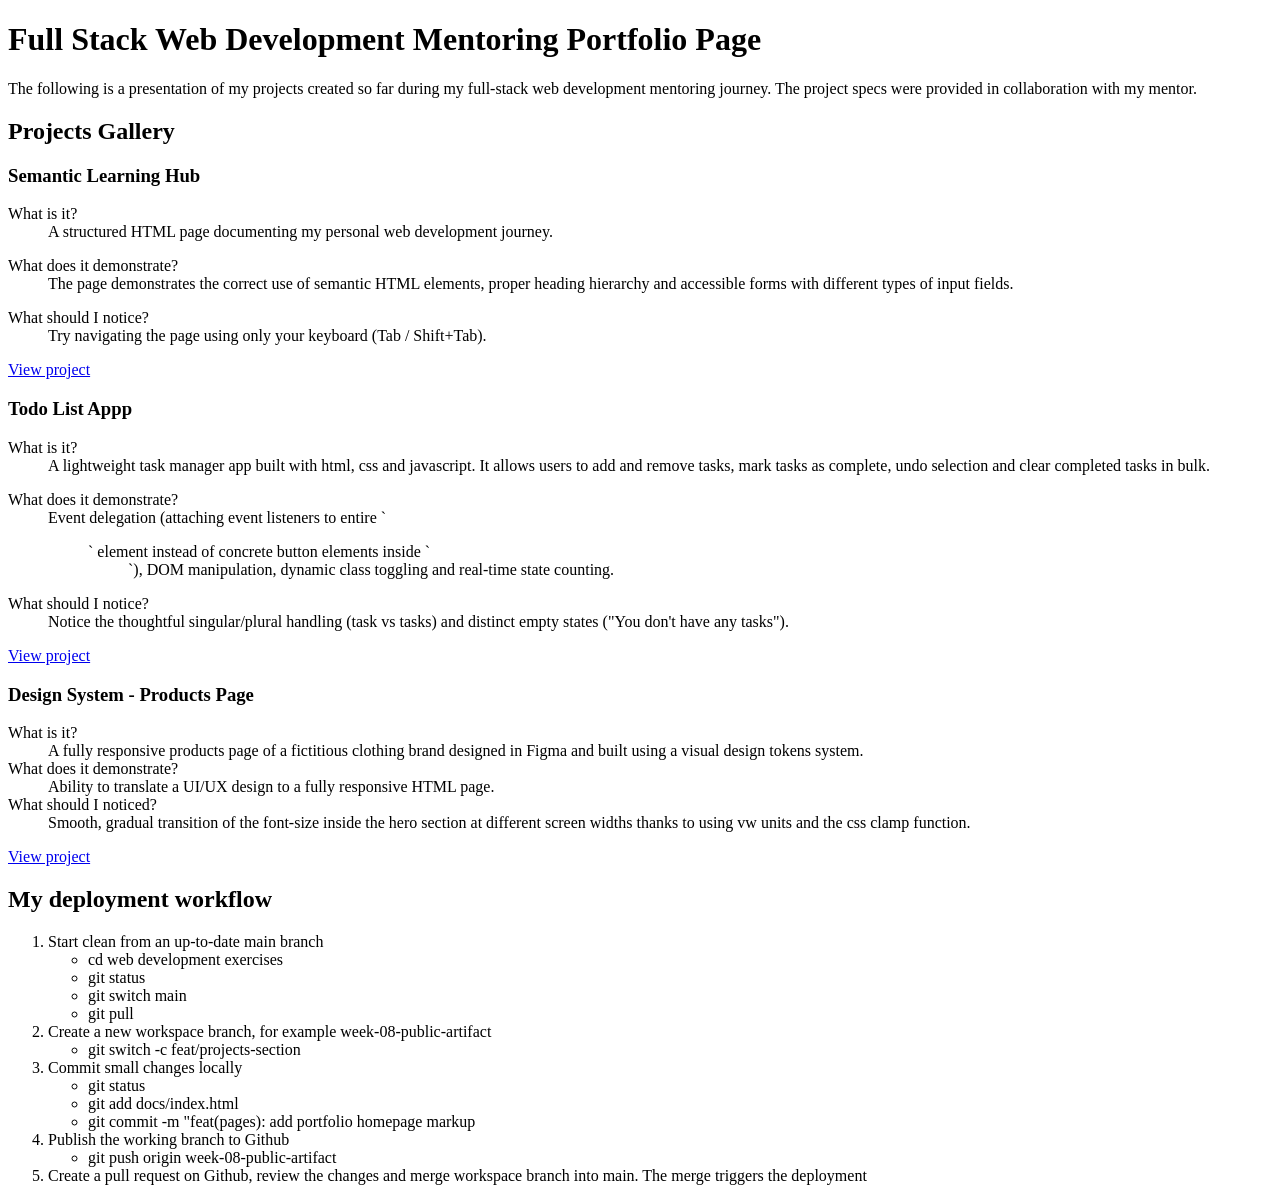
==== docs/index.html @ 4f900c0c "feat(pages): add process section to the portfolio homepage markup" ====
<!DOCTYPE html>
<html lang="en">
<head>
    <meta charset="UTF-8">
    <meta name="viewport" content="width=device-width, initial-scale=1.0">
    <title>Full Stack Web Development Portfolio Page</title>
    <link rel="stylesheet" href="assets/css/styles.css">
</head>
<body>
    <h1>Full Stack Web Development Mentoring Portfolio Page</h1>
    <p class="intro">The following is a presentation of my projects created so far during my full-stack web development mentoring journey. The project specs were provided in collaboration with my mentor.</p>

    <section id="projects">
        <h2>Projects Gallery</h2>
        <div class="projects-grid">

            <!-- Project 1 - Semantic Learning Hub -->
            <article class="project-card">
                <h3>Semantic Learning Hub</h3>
                <dl>
                    <dt>What is it?</dt>
                    <dd>A structured HTML page documenting my personal web development journey.</dd>
                </dl>
                <dl>
                    <dt>What does it demonstrate?</dt>
                    <dd>The page demonstrates the correct use of semantic HTML elements, proper heading hierarchy and accessible forms with different types of input fields.</dd>
                </dl>
                <dl>
                    <dt>What should I notice?</dt>
                    <dd>Try navigating the page using only your keyboard (Tab / Shift+Tab).</dd>
                </dl>
                <a href="projects/semantic-learning-hub/index.html" aria-label="View project: Semantic Learning Hub">View project</a>
            </article>

            <!-- Project 2 - Todo List App -->
             <article class="project-card">
                <h3>Todo List Appp</h3>

                <dl>
                    <dt>What is it?</dt>
                    <dd>A lightweight task manager app built with html, css and javascript. It allows users to add and remove tasks, mark tasks as complete, undo selection and clear completed tasks in bulk.</dd>
                </dl>

                <dl>
                    <dt>What does it demonstrate?</dt>
                    <dd>Event delegation (attaching event listeners to entire `<ul>` element instead of concrete button elements inside `<ul>`), DOM manipulation, dynamic class toggling and real-time state counting.</dd>
                </dl>
                
                <dl>
                    <dt>What should I notice?</dt>
                    <dd>Notice the thoughtful singular/plural handling (task vs tasks) and distinct empty states ("You don't have any tasks").</dd>
                </dl>
                <a href="projects/semantic-learning-hub/index.html" aria-label="View project: Todo List App">View project</a>
            </article>

            <!-- Project 3 - Design System -->
             <article class="project-card">
                <h3>Design System - Products Page</h3>
                <dl>
                    <dt>What is it?</dt>
                    <dd>A fully responsive products page of a fictitious clothing brand designed in Figma and built using a visual design tokens system.</dd>

                    <dt>What does it demonstrate?</dt>
                    <dd>Ability to translate a UI/UX design to a fully responsive HTML page.</dd>

                    <dt>What should I noticed?</dt>
                    <dd>Smooth, gradual transition of the font-size inside the hero section at different screen widths thanks to using vw units and the css clamp function.</dd>
                </dl>
                <a href="projects/semantic-learning-hub/index.html">View project</a>
            </article>
        </div>
    </section>

    <section id="process">
        <h2>My deployment workflow</h2>
        <ol>
            <li>Start clean from an up-to-date main branch</li>
            <ul>
                <li>cd web development exercises</li>
                <li>git status</li>
                <li>git switch main</li>
                <li>git pull</li>
            </ul>
            <li>Create a new workspace branch, for example week-08-public-artifact</li>
            <ul>
                <li>git switch -c feat/projects-section</li>
            </ul>
            <li>Commit small changes locally</li>
            <ul>
                <li>git status</li>
                <li>git add docs/index.html</li>
                <li>git commit -m "feat(pages): add portfolio homepage markup</li>
            </ul>
            <li>Publish the working branch to Github</li>
            <ul>
                <li>git push origin week-08-public-artifact</li>
            </ul>
            <li>Create a pull request on Github, review the changes and merge workspace branch into main. The merge triggers the deployment</li>
        </ol>
    </section>

    <section id="notes">

    </section>

    <footer>

    </footer>
</body>
</html>
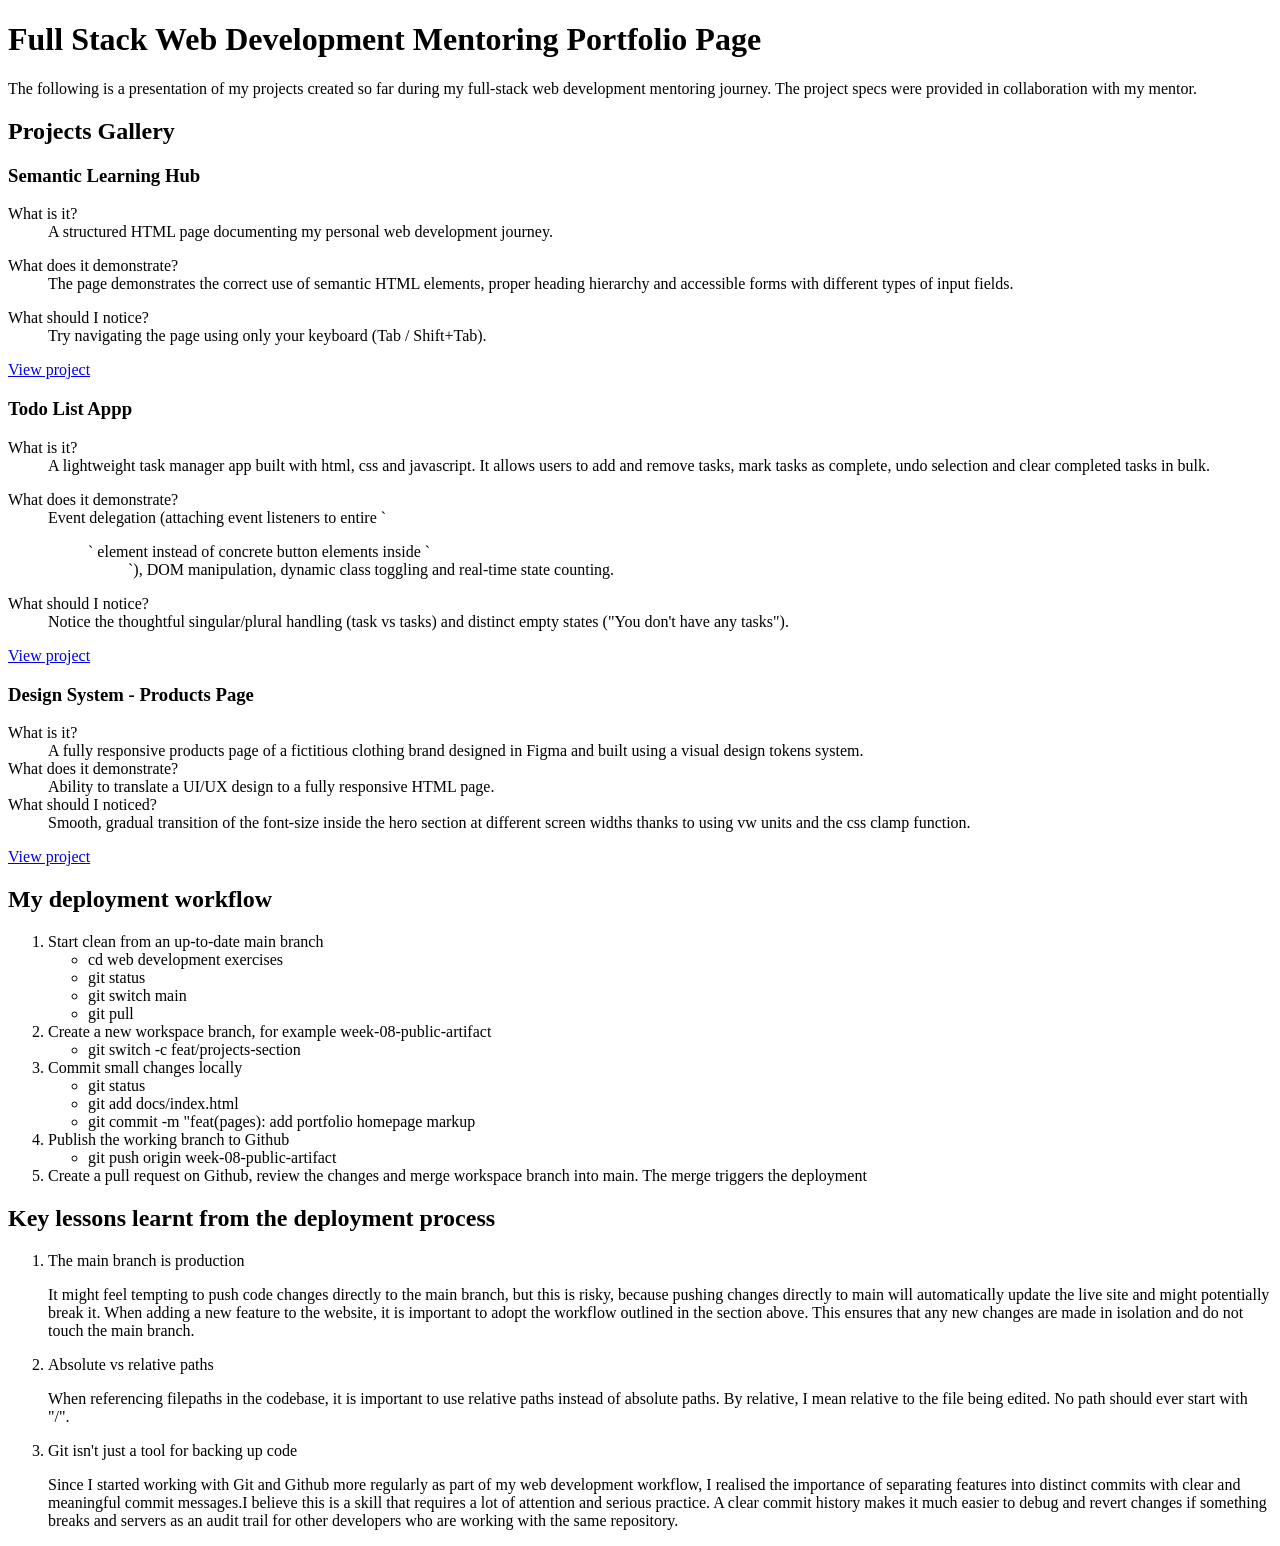
==== commit 59c489c1: "feat(pages): add a notes section markup with 3 key lessons learnt from publishing" ====
--- a/docs/index.html
+++ b/docs/index.html
@@ -100,11 +100,23 @@
     </section>
 
     <section id="notes">
+        <h2>Key lessons learnt from the deployment process</h2>
 
+        <ol>
+            <li>The main branch is production</li>
+            <p>It might feel tempting to push code changes directly to the main branch, but this is risky, because pushing changes directly to main will automatically update the live site and might potentially break it. When adding a new feature to the website, it is important to adopt the workflow outlined in the section above. This ensures that any new changes are made in isolation and do not touch the main branch.</p>
+
+            <li>Absolute vs relative paths</li>
+            <p>When referencing filepaths in the codebase, it is important to use relative paths instead of absolute paths. By relative, I mean relative to the file being edited. No path should ever start with "/". </p>
+
+            <li>Git isn't just a tool for backing up code</li>
+            <p>Since I started working with Git and Github more regularly as part of my web development workflow, I realised the importance of separating features into distinct commits with clear and meaningful commit messages.I believe this is a skill that requires a lot of attention and serious practice. A clear commit history makes it much easier to debug and revert changes if something breaks and servers as an audit trail for other developers who are working with the same repository.</p>
+
+        </ol>
     </section>
 
     <footer>
-
+        
     </footer>
 </body>
 </html>
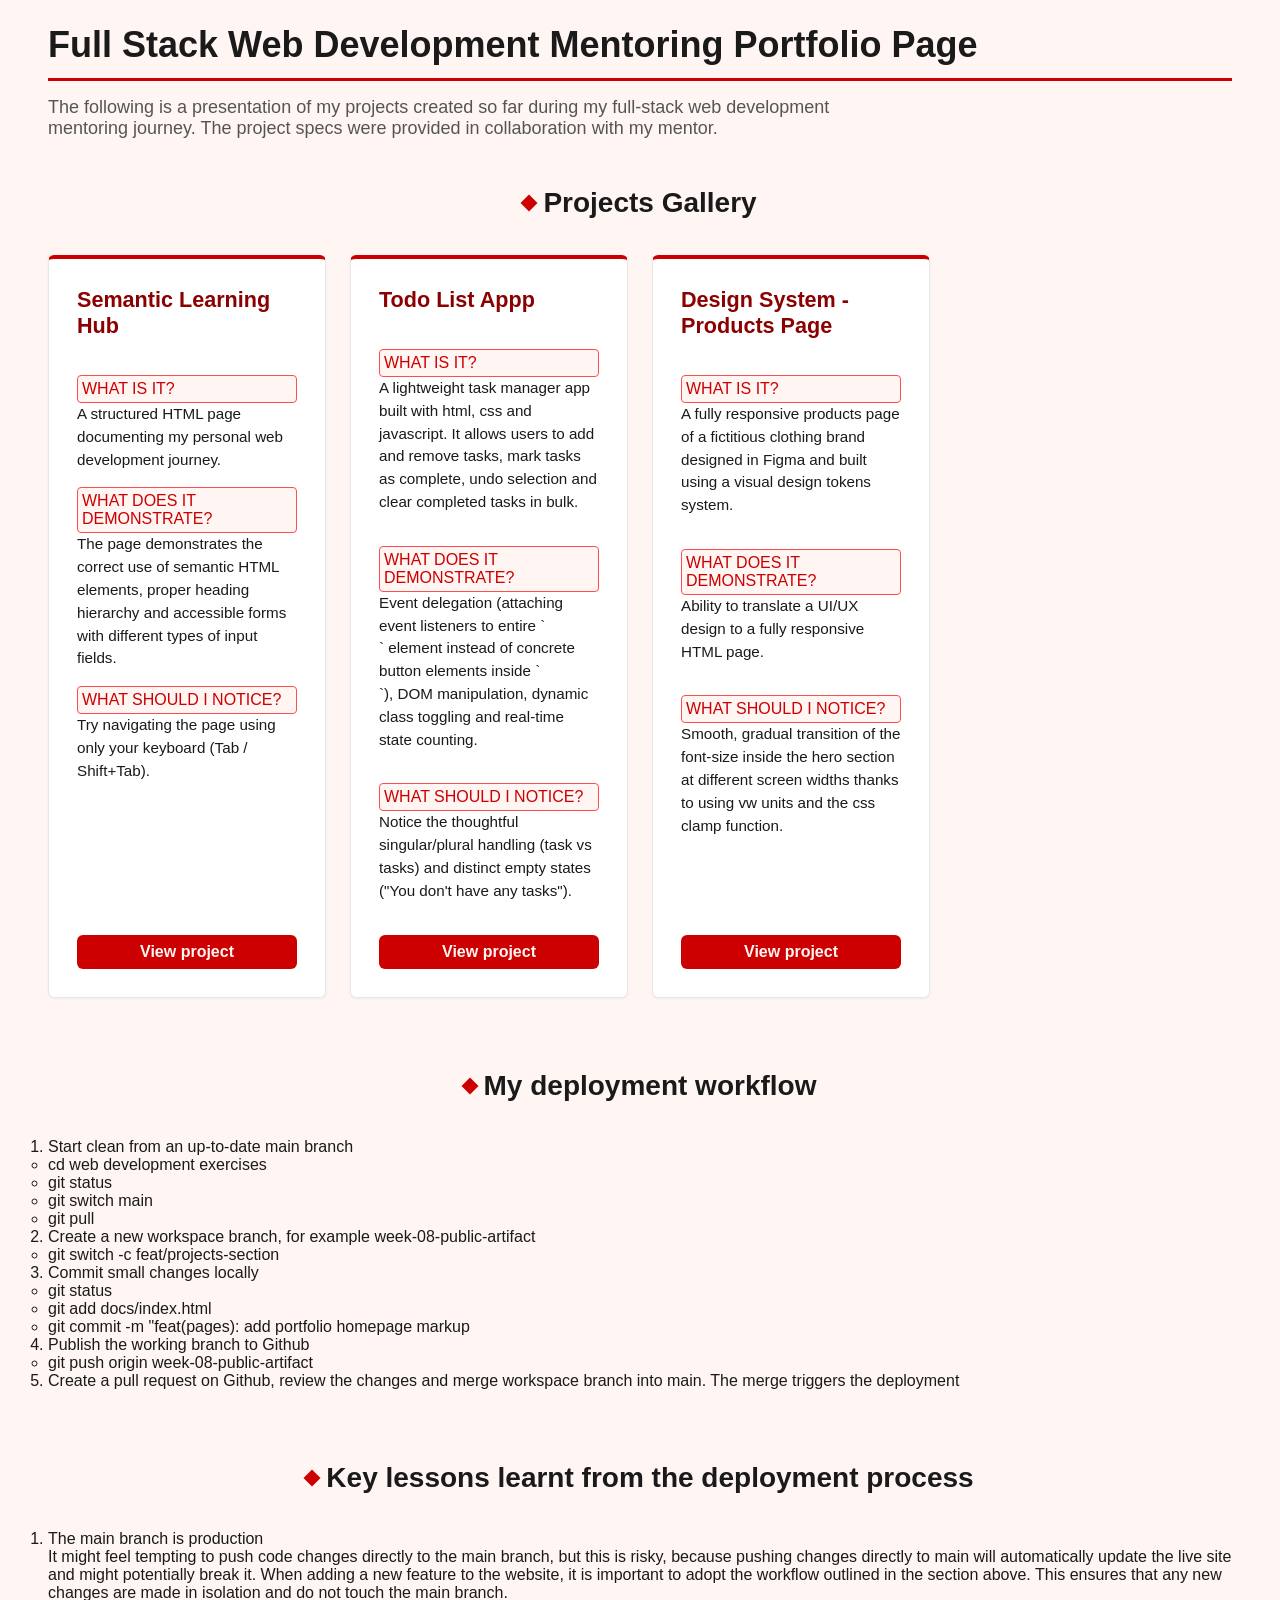
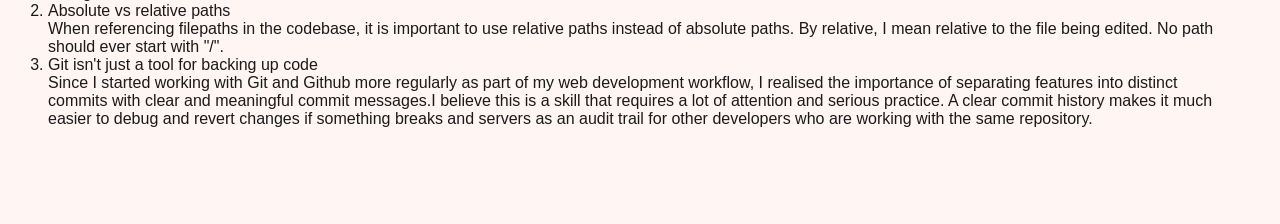
==== commit 62238e37: "feat(pages): add css styles for homepage heading + intro and for projects section" ====
--- a/docs/index.html
+++ b/docs/index.html
@@ -17,19 +17,21 @@
             <!-- Project 1 - Semantic Learning Hub -->
             <article class="project-card">
                 <h3>Semantic Learning Hub</h3>
-                <dl>
-                    <dt>What is it?</dt>
-                    <dd>A structured HTML page documenting my personal web development journey.</dd>
-                </dl>
-                <dl>
-                    <dt>What does it demonstrate?</dt>
-                    <dd>The page demonstrates the correct use of semantic HTML elements, proper heading hierarchy and accessible forms with different types of input fields.</dd>
-                </dl>
-                <dl>
-                    <dt>What should I notice?</dt>
-                    <dd>Try navigating the page using only your keyboard (Tab / Shift+Tab).</dd>
-                </dl>
-                <a href="projects/semantic-learning-hub/index.html" aria-label="View project: Semantic Learning Hub">View project</a>
+                <div class="project-info">
+                    <dl>
+                        <dt>What is it?</dt>
+                        <dd>A structured HTML page documenting my personal web development journey.</dd>
+                    </dl>
+                    <dl>
+                        <dt>What does it demonstrate?</dt>
+                        <dd>The page demonstrates the correct use of semantic HTML elements, proper heading hierarchy and accessible forms with different types of input fields.</dd>
+                    </dl>
+                    <dl>
+                        <dt>What should I notice?</dt>
+                        <dd>Try navigating the page using only your keyboard (Tab / Shift+Tab).</dd>
+                    </dl>
+                </div>
+                <a href="projects/semantic-learning-hub/index.html" class="project-link" aria-label="View project: Semantic Learning Hub">View project</a>
             </article>
 
             <!-- Project 2 - Todo List App -->
@@ -50,7 +52,7 @@
                     <dt>What should I notice?</dt>
                     <dd>Notice the thoughtful singular/plural handling (task vs tasks) and distinct empty states ("You don't have any tasks").</dd>
                 </dl>
-                <a href="projects/semantic-learning-hub/index.html" aria-label="View project: Todo List App">View project</a>
+                <a href="projects/semantic-learning-hub/index.html" class="project-link" aria-label="View project: Todo List App">View project</a>
             </article>
 
             <!-- Project 3 - Design System -->
@@ -59,14 +61,19 @@
                 <dl>
                     <dt>What is it?</dt>
                     <dd>A fully responsive products page of a fictitious clothing brand designed in Figma and built using a visual design tokens system.</dd>
+                </dl>
 
+                <dl>
                     <dt>What does it demonstrate?</dt>
                     <dd>Ability to translate a UI/UX design to a fully responsive HTML page.</dd>
+                </dl>
 
-                    <dt>What should I noticed?</dt>
+                <dl>
+                    <dt>What should I notice?</dt>
                     <dd>Smooth, gradual transition of the font-size inside the hero section at different screen widths thanks to using vw units and the css clamp function.</dd>
                 </dl>
-                <a href="projects/semantic-learning-hub/index.html">View project</a>
+                </dl>
+                <a href="projects/design-system/index.html" class="project-link" aria-label="View project: Design System">View project</a>
             </article>
         </div>
     </section>
@@ -116,7 +123,7 @@
     </section>
 
     <footer>
-        
+
     </footer>
 </body>
 </html>
--- a/docs/assets/css/styles.css
+++ b/docs/assets/css/styles.css
@@ -0,0 +1,133 @@
+:root {
+    --ruby-primary: #cc0000;
+    --ruby-dark: #8b0000;
+    --ruby-light: #fff5f3;
+    --ruby-accent: #ff4d4d;
+
+    --bg-main: #fff5f3;
+    --bg-card: #ffffff;
+    --text-main: #1a1a1a;
+    --text-muted: #555555;
+    --border-color: #e5e7eb;
+
+    /* Border radius */
+    --radius-sm:   0.25rem;  /* 4px */
+    --radius-md:   0.375rem; /* 6px */
+    --radius-lg:   0.5rem;   /* 8px */
+    --radius-xl:   0.75rem;  /* 12px */
+    --radius-full: 9999px;   /* pill shape */
+
+    /* Shadows */
+    --shadow-sm: 0 1px 3px rgba(0, 0, 0, 0.05);
+    --shadow-md: 0 4px 12px rgba(139, 0, 0, 0.08);
+    --shadow-lg: 0 10px 25px rgba(0, 0, 0, 0.12);
+}
+
+*, *::before, *::after {
+    box-sizing: border-box;
+    margin: 0;
+    padding: 0
+}
+
+body {
+    font-family: -apple-system, BlinkMacSystemFont, "Segoe UI", Roboto, Oxygen, Ubuntu, Cantarell, sans-serif;
+    padding: 1.5rem 3rem;
+    color: var(--text-main);
+    background-color: var(--bg-main);
+}
+
+h1 {
+    font-size: 2.25rem;
+    font-weight: 700;
+    border-bottom: 3px solid var(--ruby-primary);
+    padding-bottom: 0.75rem;
+    margin-bottom: 1rem;
+}
+
+.intro {
+    font-size: 1.125rem;
+    color: var(--text-muted);
+    max-width: 800px;
+    margin-bottom: 3rem;
+}
+
+section {
+    margin-bottom: 4.5rem
+}
+
+h2 {
+    font-size: 1.75rem;
+    color: var(--text-main);
+    margin-bottom: 2.25rem;
+    display: flex;
+    justify-content: center;
+    align-items: center;
+    gap: 0.5rem;
+}
+
+h2::before {
+    content: "";
+    display: inline-block;
+    width: 12px;
+    height: 12px;
+    background-color: var(--ruby-primary);
+    transform: rotate(45deg);
+}
+
+h3 {
+    font-size: 1.35rem;
+    color: var(--ruby-dark);
+    margin-bottom: 1.25rem;
+}
+
+
+.projects-grid {
+    display: grid;
+    grid-template-columns: repeat(auto-fill, minmax(260px, 1fr));
+    gap: 1.5rem
+}
+
+.project-card {
+    background-color: var(--bg-card);
+    border: 1px solid var(--border-color);
+    border-top: 4px solid var(--ruby-primary);
+    border-radius: var(--radius-md);
+    padding: 1.75rem;
+    display: flex;
+    flex-direction: column;
+    gap: 1rem;
+    box-shadow: var(--shadow-sm);
+    transition: transform 0.2s ease, box-shadow 0.2s ease;
+    cursor: pointer
+}
+
+.project-card dl {
+    margin-bottom: 1rem
+}
+
+.project-card dt {
+    color: var(--ruby-primary);
+    text-transform: uppercase;
+    background-color: var(--ruby-light);
+    border: 1px solid var(--ruby-accent);
+    border-radius: var(--radius-sm);
+    padding: 0.25rem
+}
+
+.project-card dd {
+    font-size: 0.95rem;
+    color: var(--text-main);
+    line-height: 1.5
+}
+
+.project-link {
+    margin-top: auto;
+    padding: 0.5rem;
+    background-color: var(--ruby-primary);
+    color: var(--ruby-light);
+    text-decoration: none;
+    font-weight: 600;
+    text-align: center;
+    border-radius: var(--radius-md);
+}
+
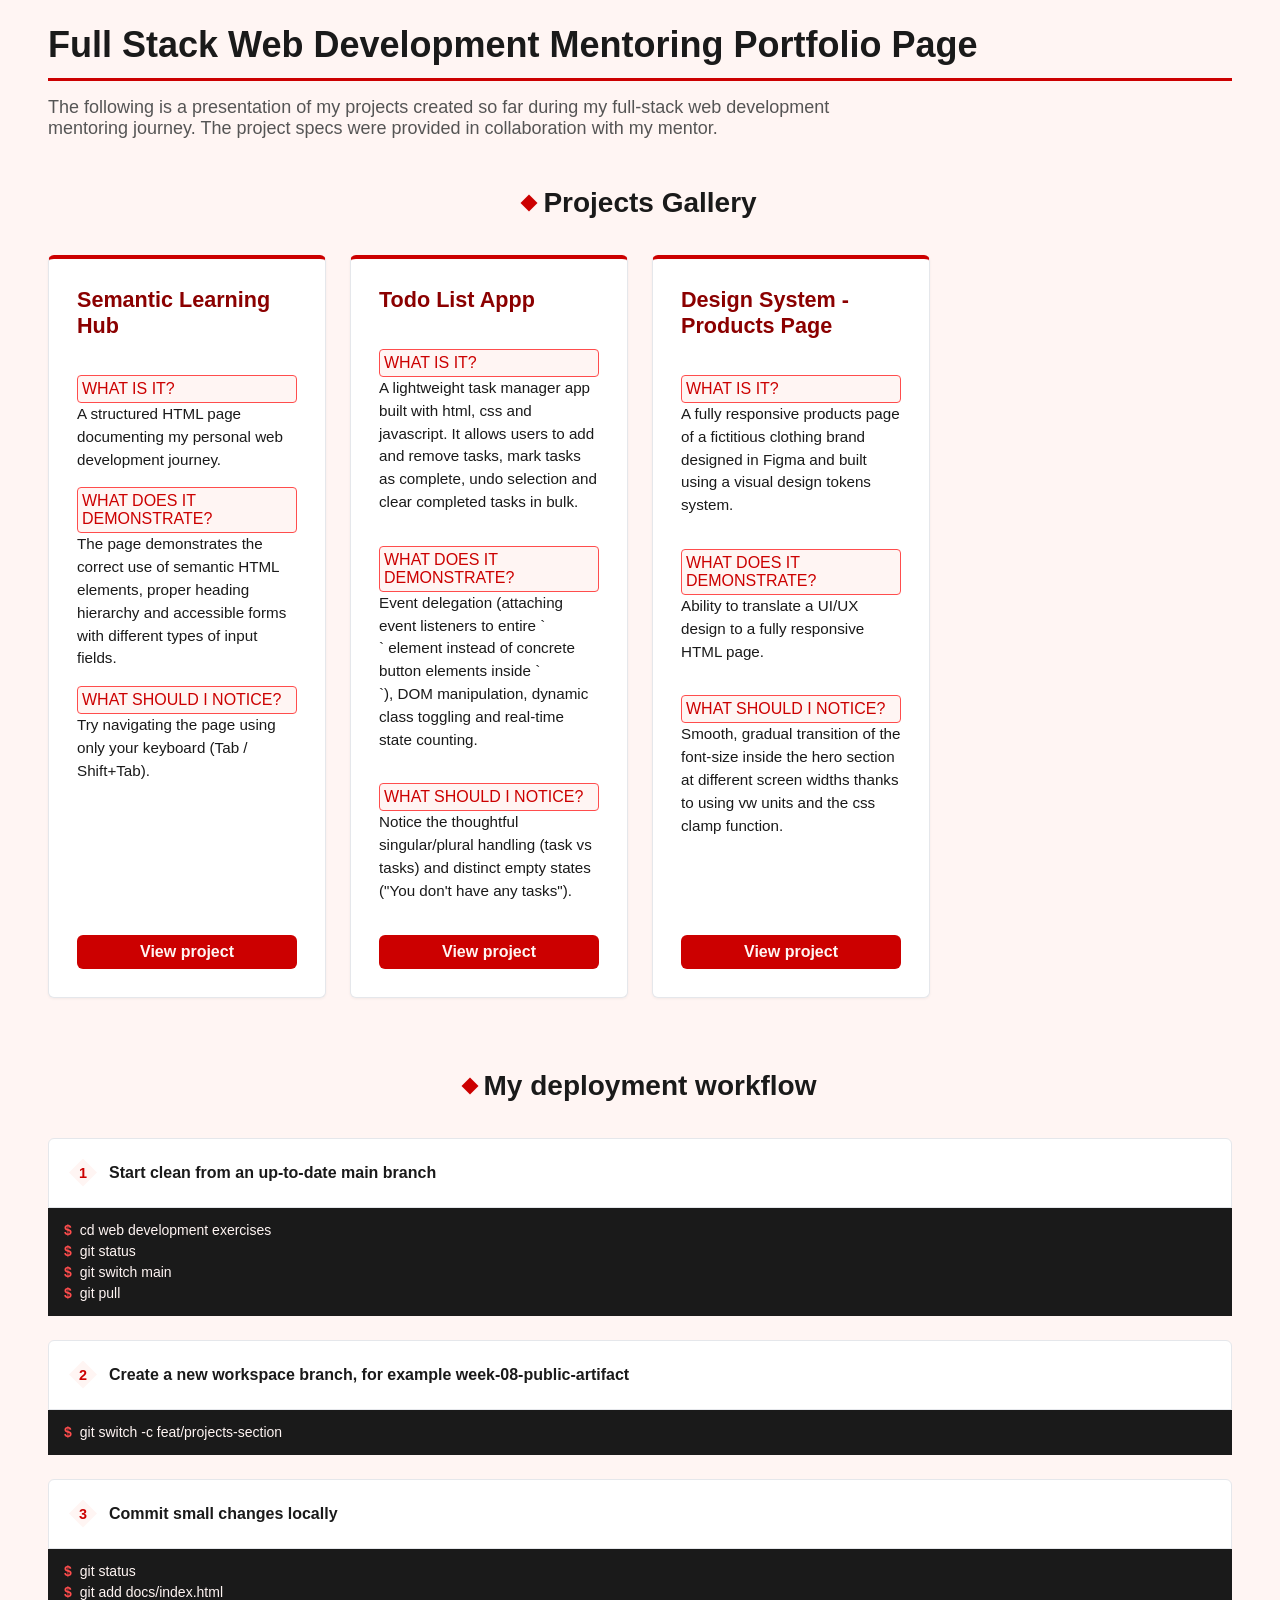
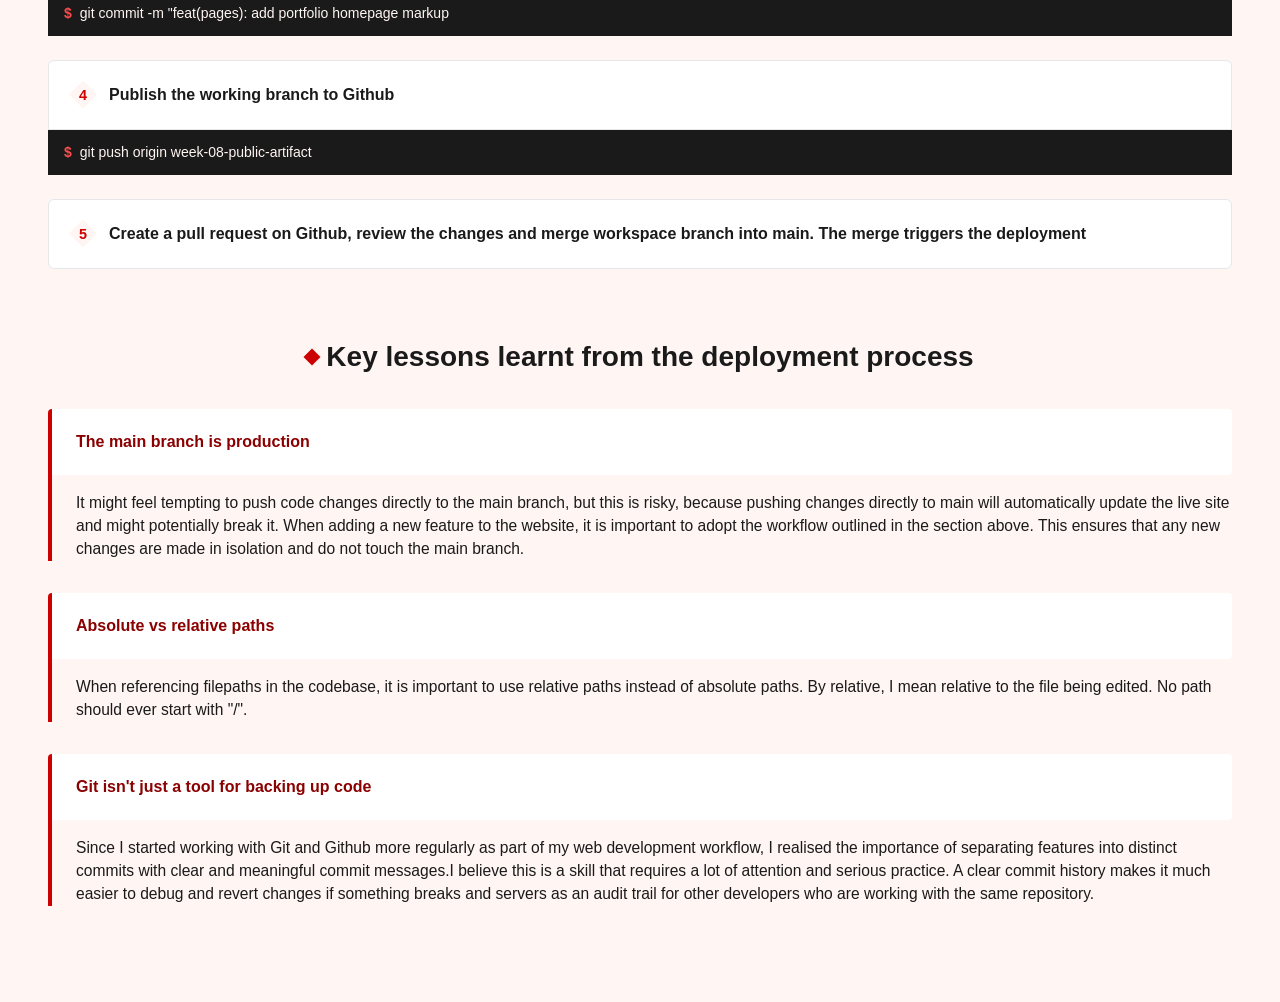
==== commit 46e0276a: "feat(pages): add css styles to the notes section + change the html markup to wrap the lessons learnt" ====
--- a/docs/index.html
+++ b/docs/index.html
@@ -109,17 +109,23 @@
     <section id="notes">
         <h2>Key lessons learnt from the deployment process</h2>
 
-        <ol>
-            <li>The main branch is production</li>
-            <p>It might feel tempting to push code changes directly to the main branch, but this is risky, because pushing changes directly to main will automatically update the live site and might potentially break it. When adding a new feature to the website, it is important to adopt the workflow outlined in the section above. This ensures that any new changes are made in isolation and do not touch the main branch.</p>
+        <dl class="lessons-list">
+            <div class="lesson-wrapper">
+                <dt>The main branch is production</dt>
+                <dd>It might feel tempting to push code changes directly to the main branch, but this is risky, because pushing changes directly to main will automatically update the live site and might potentially break it. When adding a new feature to the website, it is important to adopt the workflow outlined in the section above. This ensures that any new changes are made in isolation and do not touch the main branch.</dd>
+            </div>
 
-            <li>Absolute vs relative paths</li>
-            <p>When referencing filepaths in the codebase, it is important to use relative paths instead of absolute paths. By relative, I mean relative to the file being edited. No path should ever start with "/". </p>
+            <div class="lesson-wrapper">
+                <dt>Absolute vs relative paths</dt>
+                <dd>When referencing filepaths in the codebase, it is important to use relative paths instead of absolute paths. By relative, I mean relative to the file being edited. No path should ever start with "/". </dd>
+            </div>
 
-            <li>Git isn't just a tool for backing up code</li>
-            <p>Since I started working with Git and Github more regularly as part of my web development workflow, I realised the importance of separating features into distinct commits with clear and meaningful commit messages.I believe this is a skill that requires a lot of attention and serious practice. A clear commit history makes it much easier to debug and revert changes if something breaks and servers as an audit trail for other developers who are working with the same repository.</p>
+            <div class="lesson-wrapper">
+                <dt>Git isn't just a tool for backing up code</dt>
+                <dd>Since I started working with Git and Github more regularly as part of my web development workflow, I realised the importance of separating features into distinct commits with clear and meaningful commit messages.I believe this is a skill that requires a lot of attention and serious practice. A clear commit history makes it much easier to debug and revert changes if something breaks and servers as an audit trail for other developers who are working with the same repository.</dd>
+            </div>
 
-        </ol>
+        </dl>
     </section>
 
     <footer>
--- a/docs/assets/css/styles.css
+++ b/docs/assets/css/styles.css
@@ -101,6 +101,10 @@
     cursor: pointer
 }
 
+.project-card:hover {
+    transform: translateY(-0.5rem)
+}
+
 .project-card dl {
     margin-bottom: 1rem
 }
@@ -131,3 +135,93 @@
     border-radius: var(--radius-md);
 }
 
+.project-link:hover {
+    background-color: var(--ruby-dark)
+}
+
+#process ol {
+    list-style: none;
+    counter-reset: workflow-step-counter;
+    border-radius: var(--radius-md);
+}
+
+#process ol > li {
+    counter-increment: workflow-step-counter;
+    background-color: var(--bg-card);
+    border: 1px solid var(--border-color);
+    border-radius: var(--radius-md) var(--radius-md) 0 0;
+    padding: 1.25rem;
+    font-weight: 600;
+}
+
+#process ol > li:last-child {
+    border-radius: var(--radius-md);
+}
+
+#process ol > li::before {
+    content: counter(workflow-step-counter);
+    display: inline-flex;
+    align-items: center;
+    justify-content: center;
+    width: 28px;
+    height: 28px;
+    background-color: var(--ruby-light);
+    color: var(--ruby-primary);
+    border-radius: rvar(--radius-sm);
+    margin-right: 0.75rem;
+    font-size: 0.9rem;
+    font-weight: 800;
+    clip-path: polygon(50% 0%, 100% 50%, 50% 100%, 0% 50%)
+}
+
+#process ul {
+    list-style: none;
+    font-size: 0.875rem;
+    padding: 0.75rem 1rem;
+    margin-bottom: 1.5rem;
+    background-color: #1a1a1a;
+    color: var(--ruby-light)
+}
+
+#process ul li {
+  font-weight: normal;
+  line-height: 1.5;
+  display: flex;
+  gap: 0.5rem
+}
+
+#process ul li::before {
+    content: "$ ";
+    color: var(--ruby-accent);
+    font-weight: 700
+}
+
+.lessons-list {
+    display: flex;  
+    flex-direction: column;
+    gap: 2rem
+}
+
+.lesson-wrapper {
+    border-left: 4px solid var(--ruby-primary);
+    border-radius: var(--radius-sm) 0 0 0;
+    display: flex;
+    flex-direction: column;
+    gap: 1rem;
+}
+
+.lesson-wrapper dt {
+  background-color: var(--bg-card);
+  color: var(--ruby-dark);
+  padding: 1.5rem;
+  border-radius: 0 var(--radius-sm) var(--radius-sm) 0;
+  font-weight: 600;
+}
+
+.lesson-wrapper dd {
+    padding-left: 1.5rem;
+    font-size: 0.975rem;
+    line-height: 1.5;
+    color: var(--text-main)
+}
+
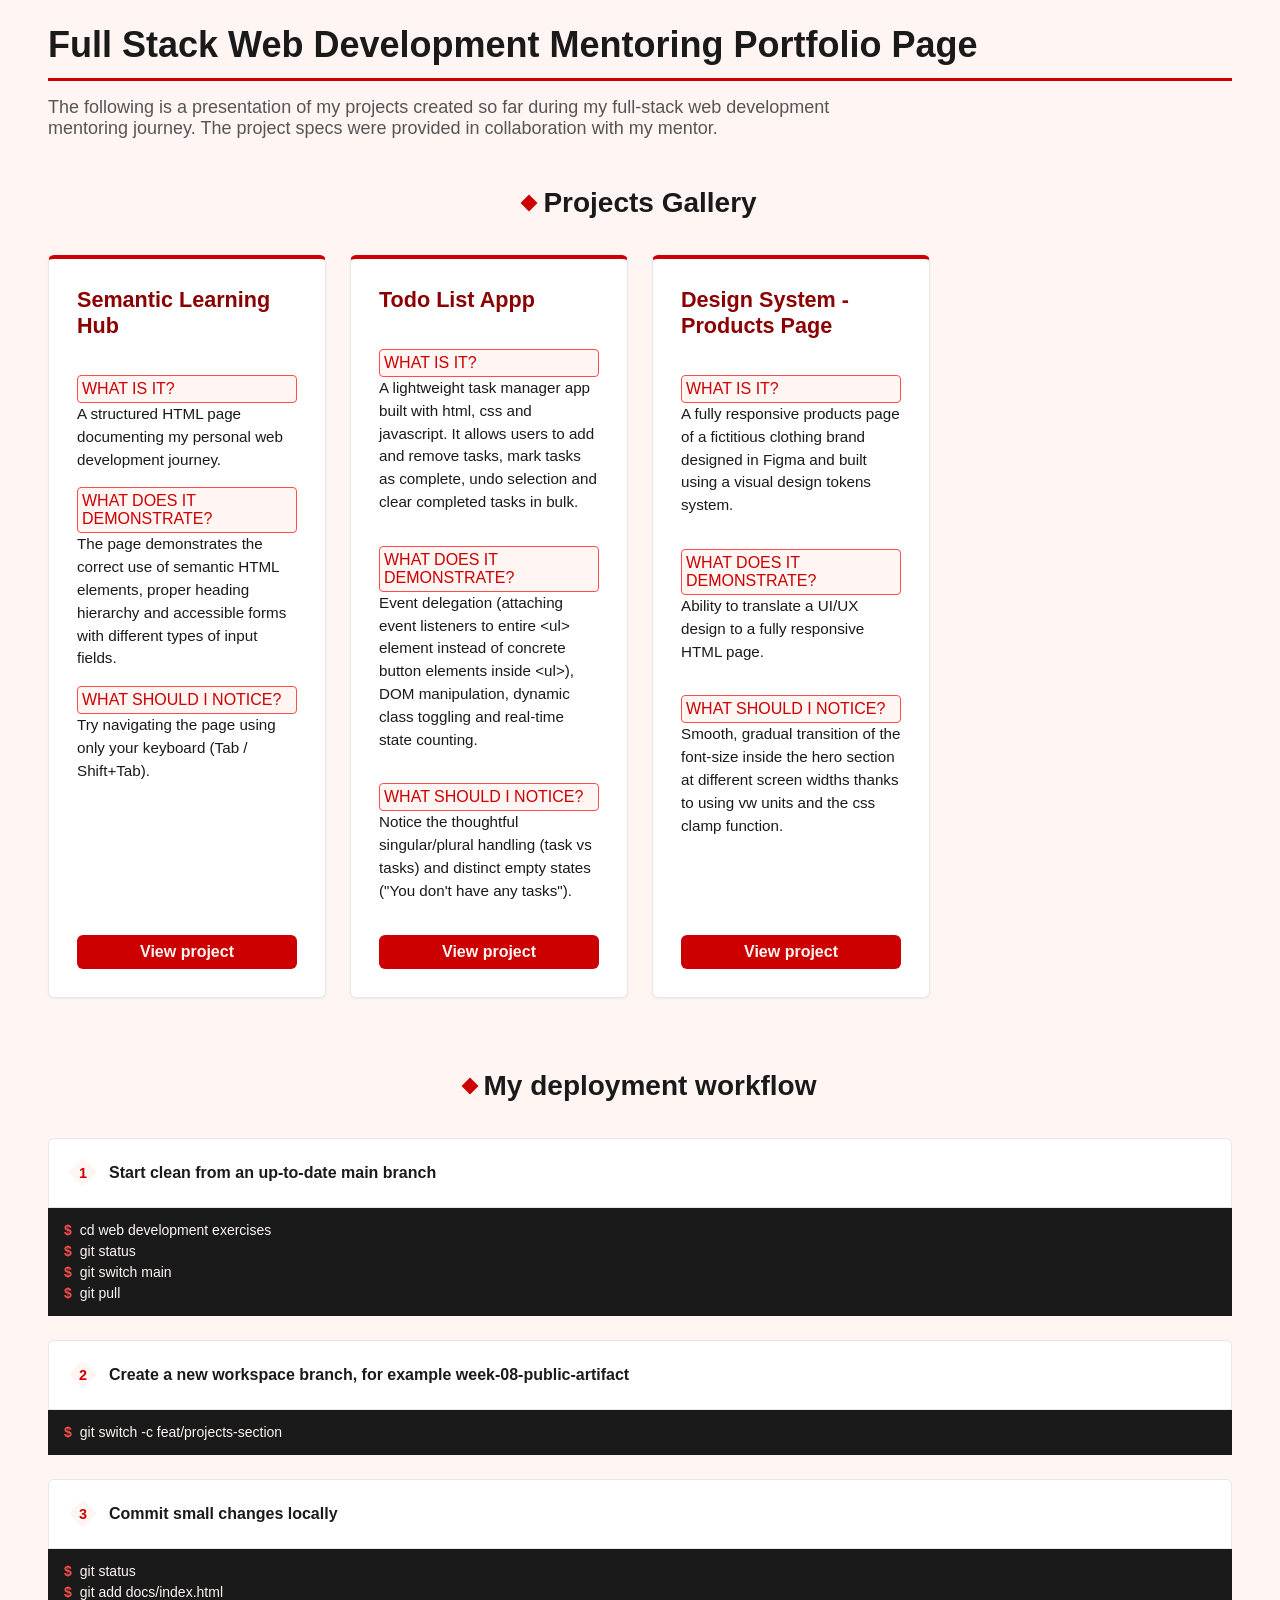
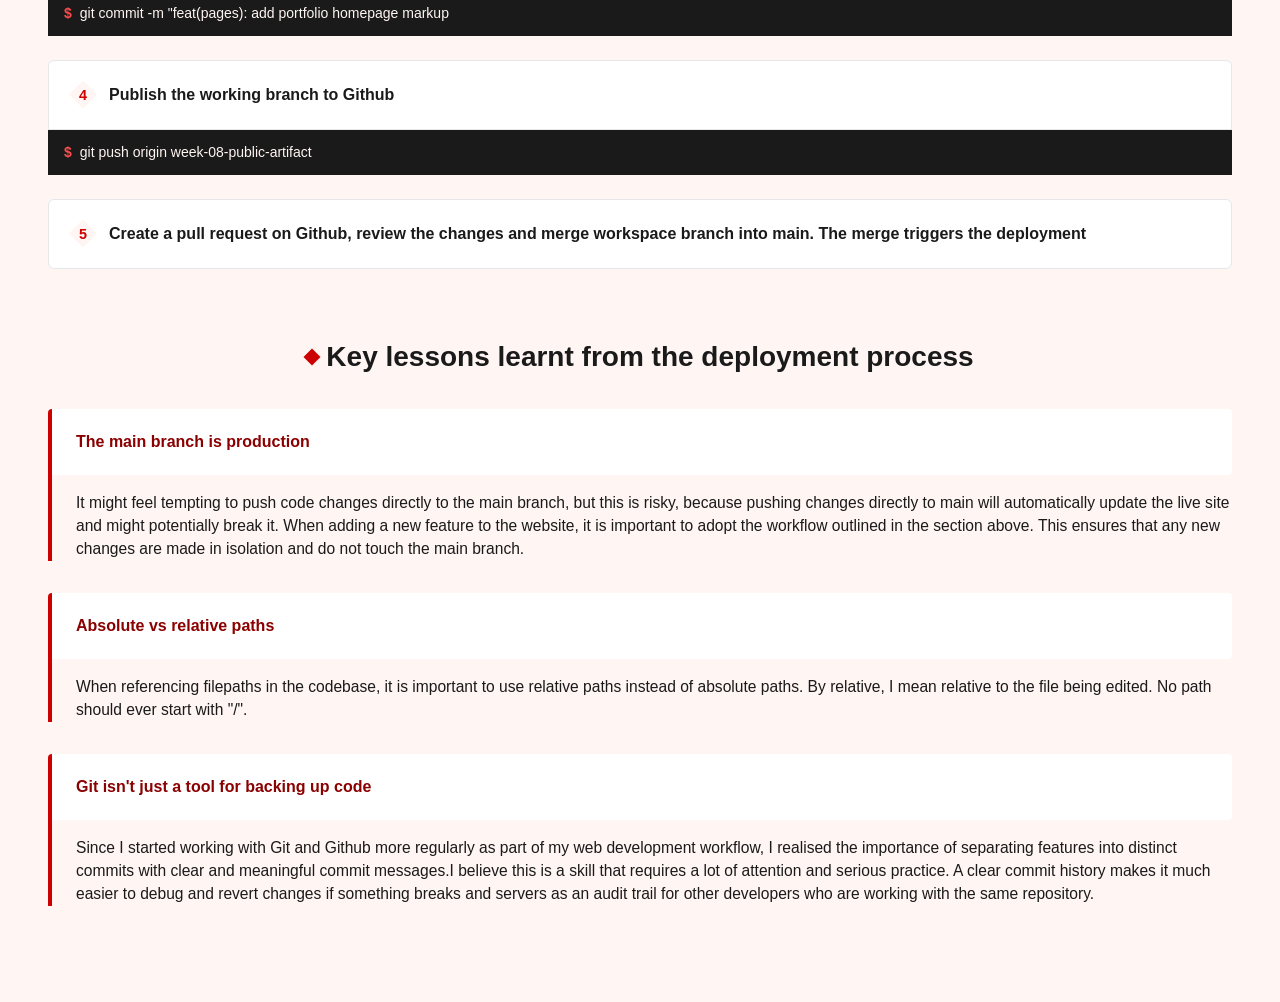
==== commit bc7d6cd8: "fix(pages): escape html characters (< and >) in plain text with the correct html character entities" ====
--- a/docs/index.html
+++ b/docs/index.html
@@ -45,7 +45,7 @@
 
                 <dl>
                     <dt>What does it demonstrate?</dt>
-                    <dd>Event delegation (attaching event listeners to entire `<ul>` element instead of concrete button elements inside `<ul>`), DOM manipulation, dynamic class toggling and real-time state counting.</dd>
+                    <dd>Event delegation (attaching event listeners to entire &ltul&gt element instead of concrete button elements inside &ltul&gt), DOM manipulation, dynamic class toggling and real-time state counting.</dd>
                 </dl>
                 
                 <dl>
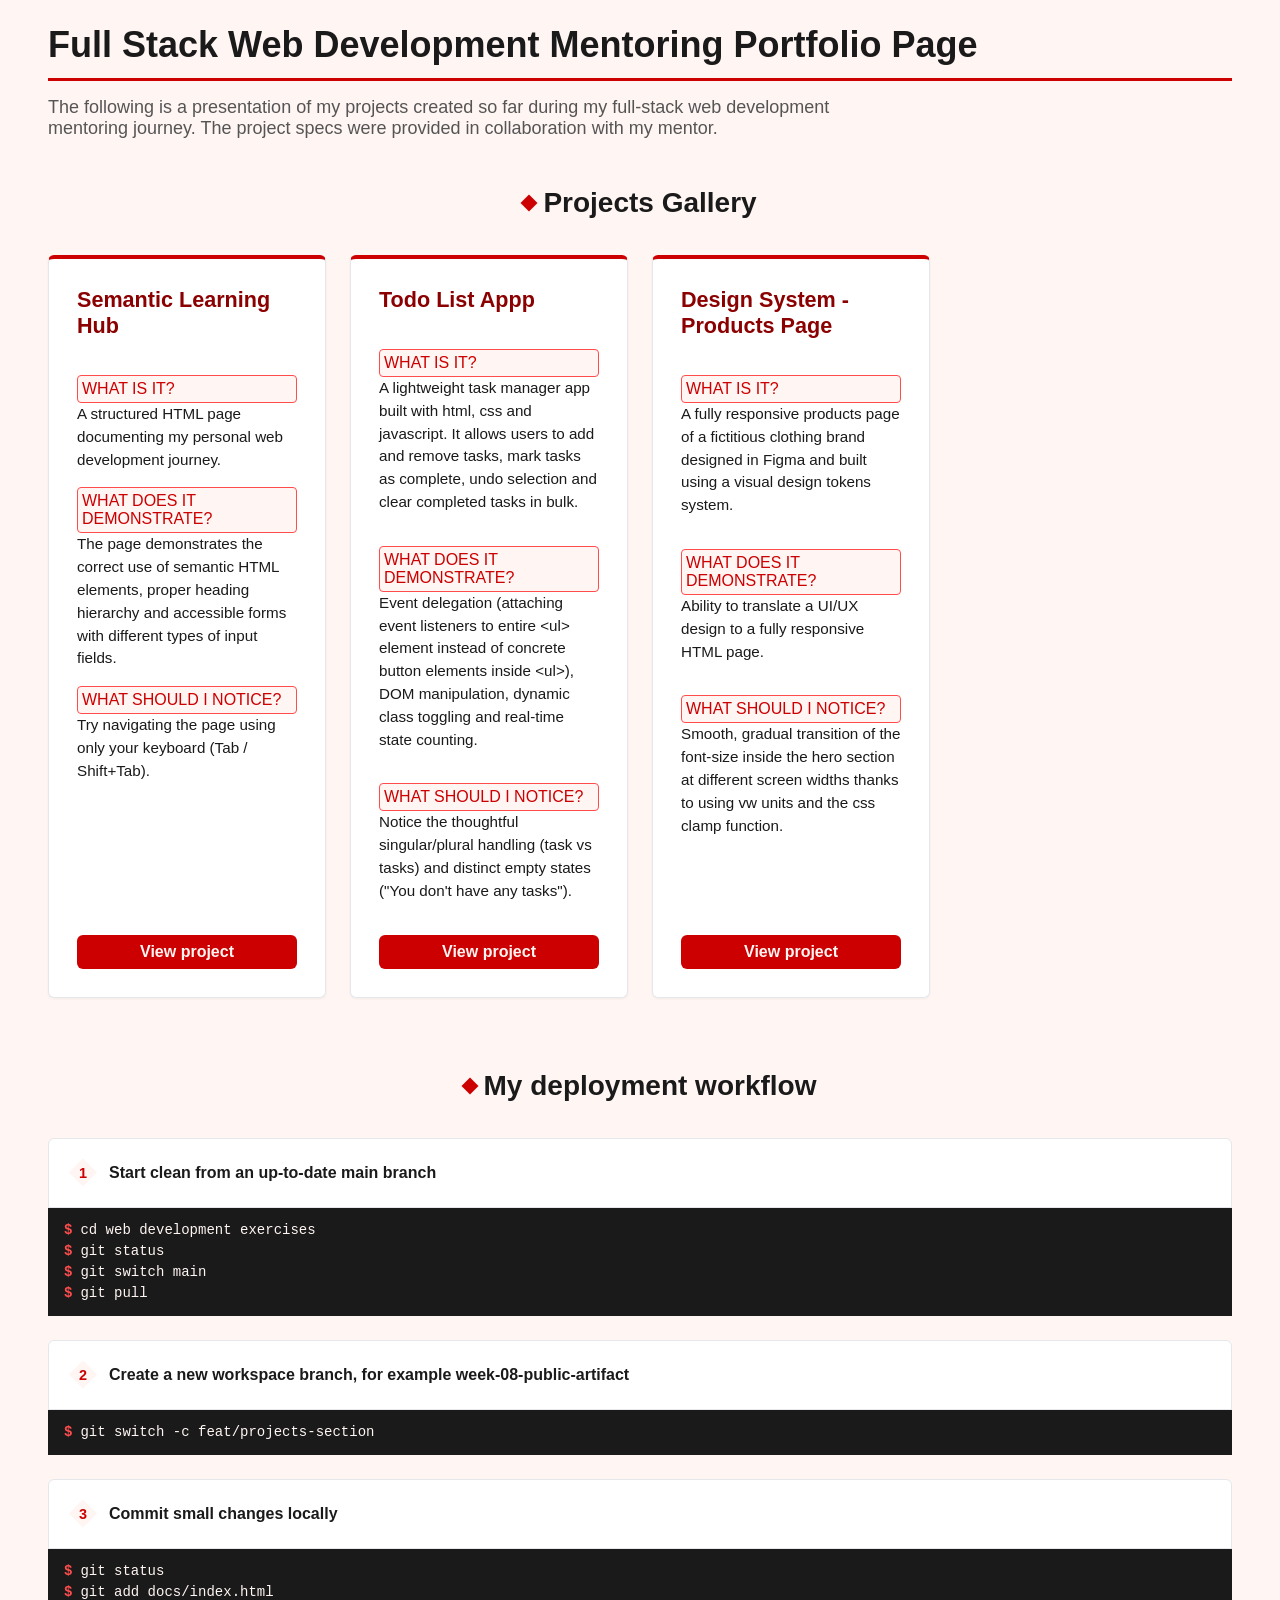
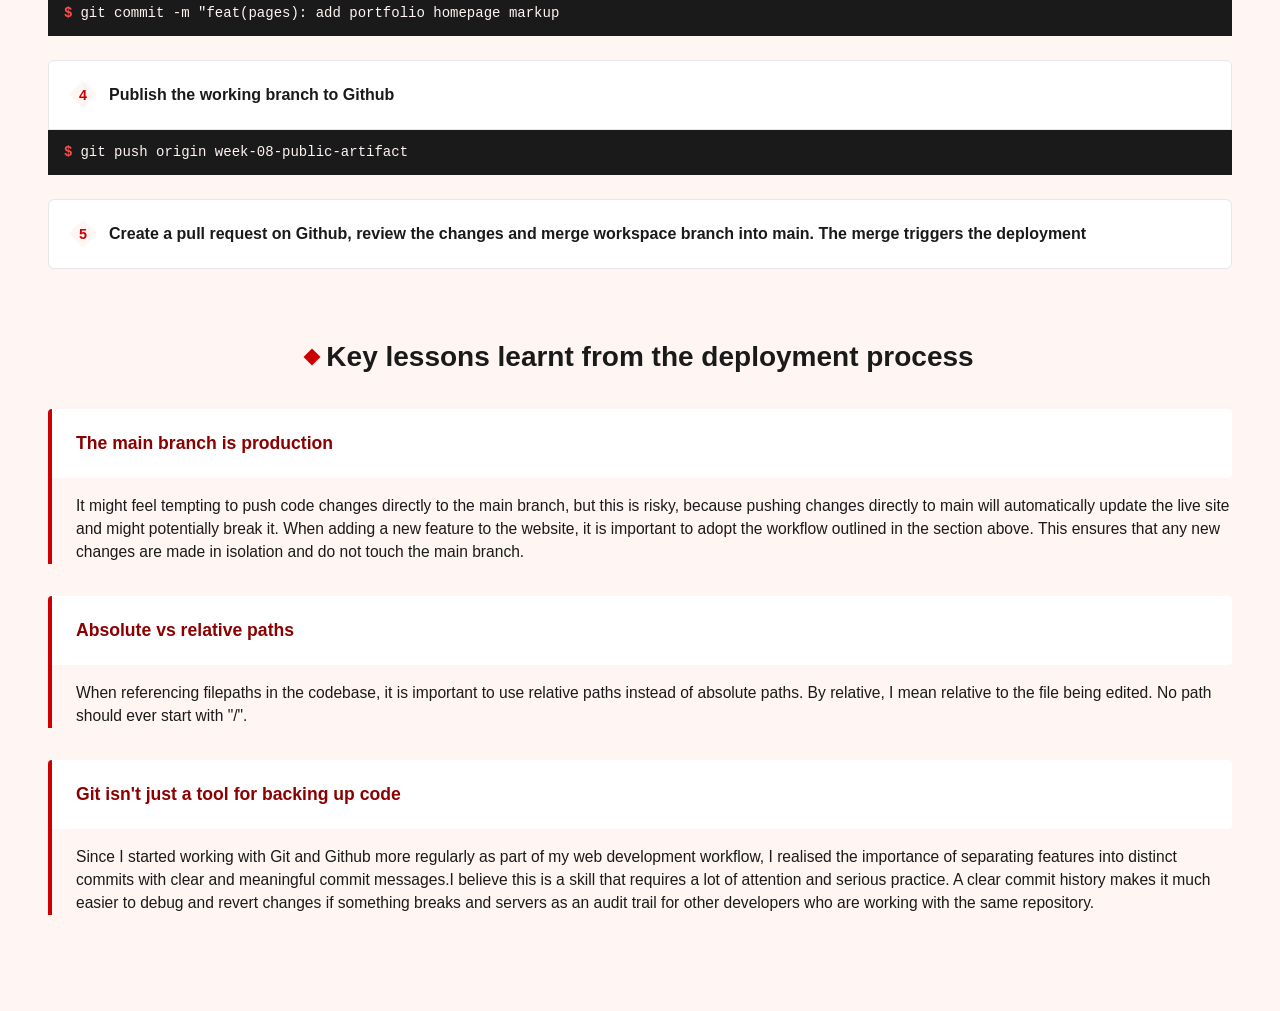
==== commit 8f2e3492: "fix(pages): fix the path inside the 'View project' anchor tag" ====
--- a/docs/index.html
+++ b/docs/index.html
@@ -52,7 +52,7 @@
                     <dt>What should I notice?</dt>
                     <dd>Notice the thoughtful singular/plural handling (task vs tasks) and distinct empty states ("You don't have any tasks").</dd>
                 </dl>
-                <a href="projects/semantic-learning-hub/index.html" class="project-link" aria-label="View project: Todo List App">View project</a>
+                <a href="projects/todo-list/index.html" class="project-link" aria-label="View project: Todo List App">View project</a>
             </article>
 
             <!-- Project 3 - Design System -->
--- a/docs/assets/css/styles.css
+++ b/docs/assets/css/styles.css
@@ -184,10 +184,11 @@
 }
 
 #process ul li {
-  font-weight: normal;
-  line-height: 1.5;
-  display: flex;
-  gap: 0.5rem
+    font-family: "Fira Code", Consolas, Monaco, "Andale Mono", monospace;
+    font-weight: normal;
+    line-height: 1.5;
+    display: flex;
+    gap: 0.5rem
 }
 
 #process ul li::before {
@@ -216,6 +217,7 @@
   padding: 1.5rem;
   border-radius: 0 var(--radius-sm) var(--radius-sm) 0;
   font-weight: 600;
+  font-size: 1.1rem
 }
 
 .lesson-wrapper dd {
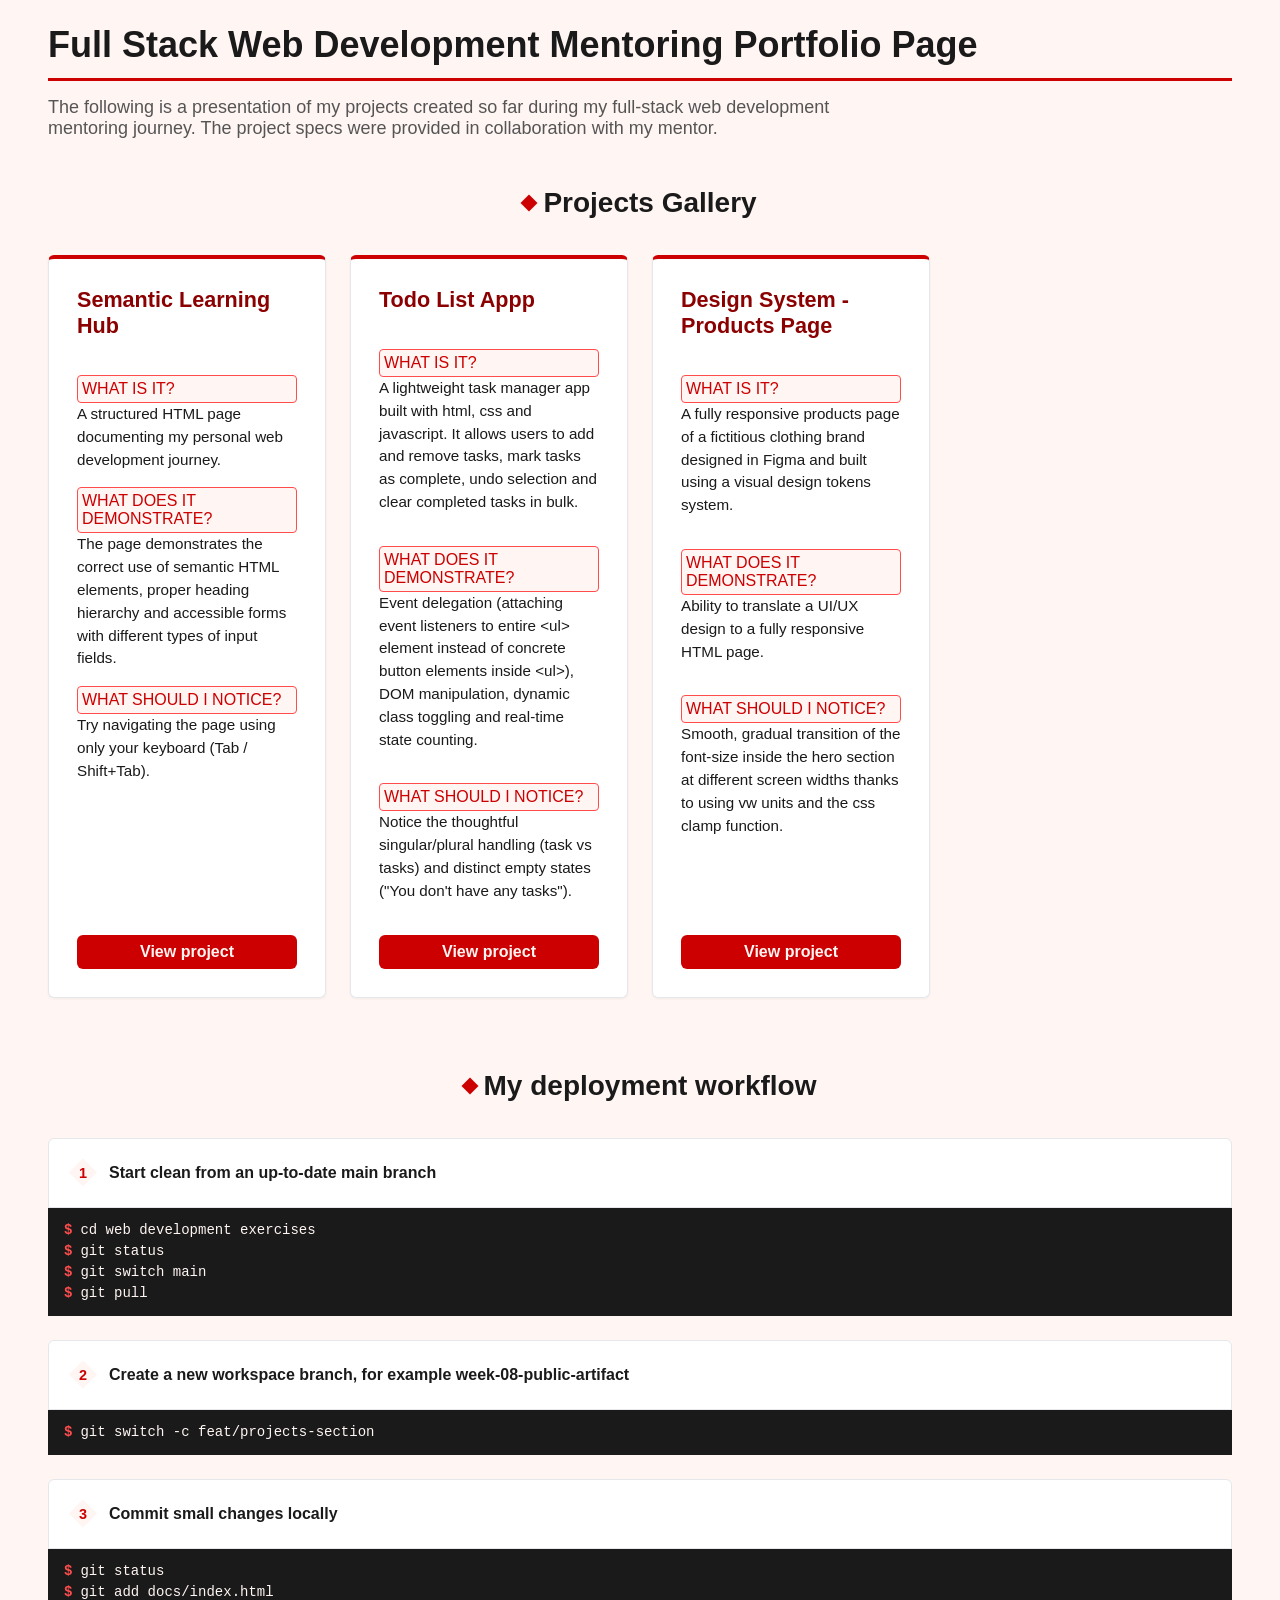
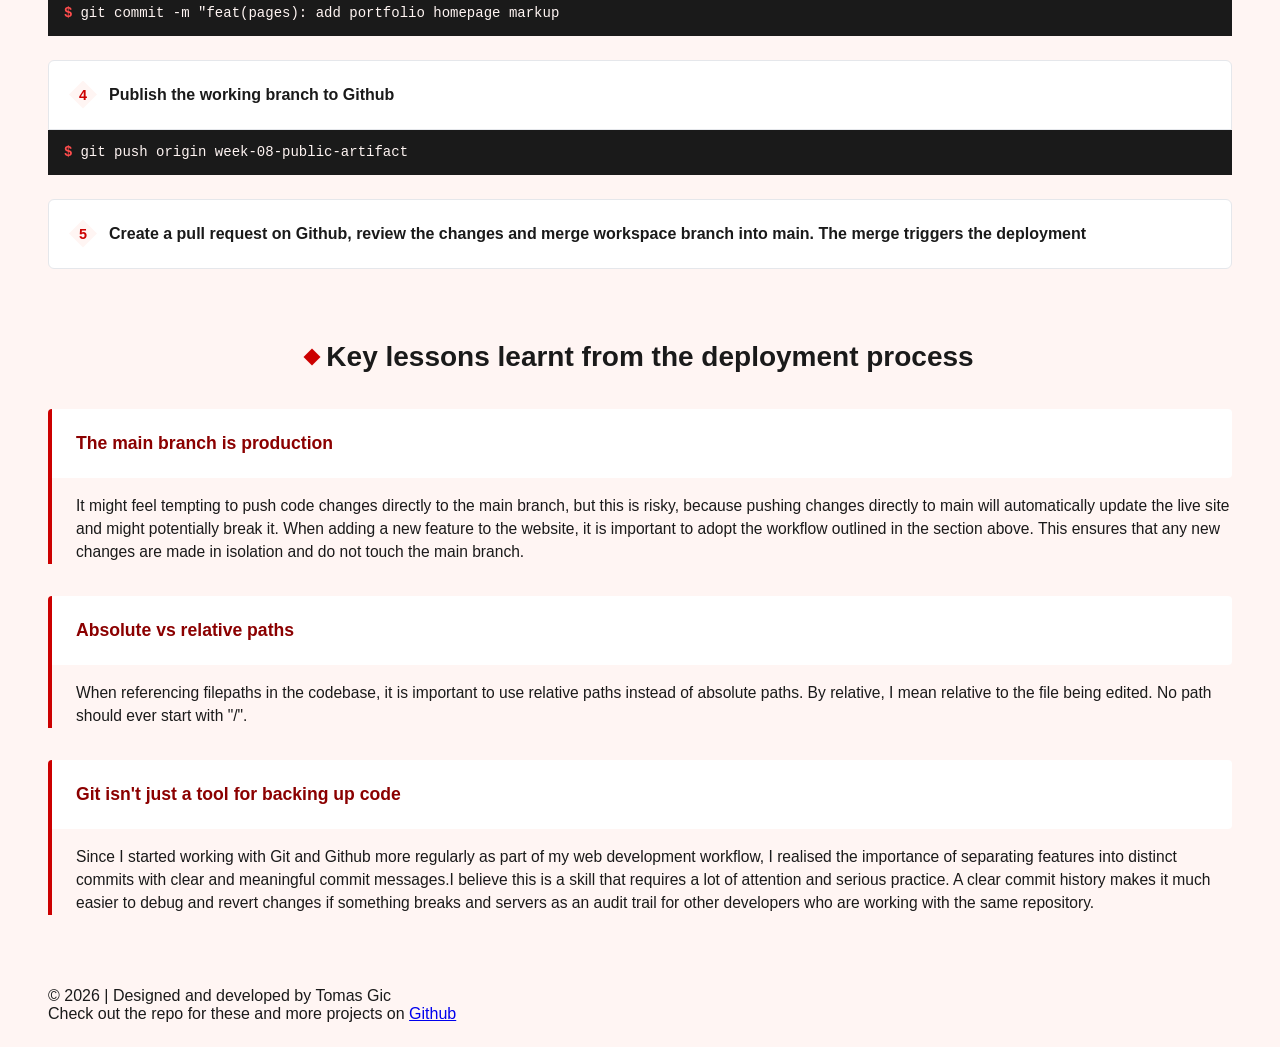
==== commit 03e4c63f: "feat(pages): add markup and content for the page footer including a link to the github repo" ====
--- a/docs/index.html
+++ b/docs/index.html
@@ -129,7 +129,10 @@
     </section>
 
     <footer>
-
+        <p>&copy; 2026 | Designed and developed by Tomas Gic</p>
+        <p>Check out the repo for these and more projects on
+            <a href="https://github.com/TomasGic/web-development-exercises" target="bank" rel="noopener noreferrer">Github</a>
+        </p>
     </footer>
 </body>
 </html>
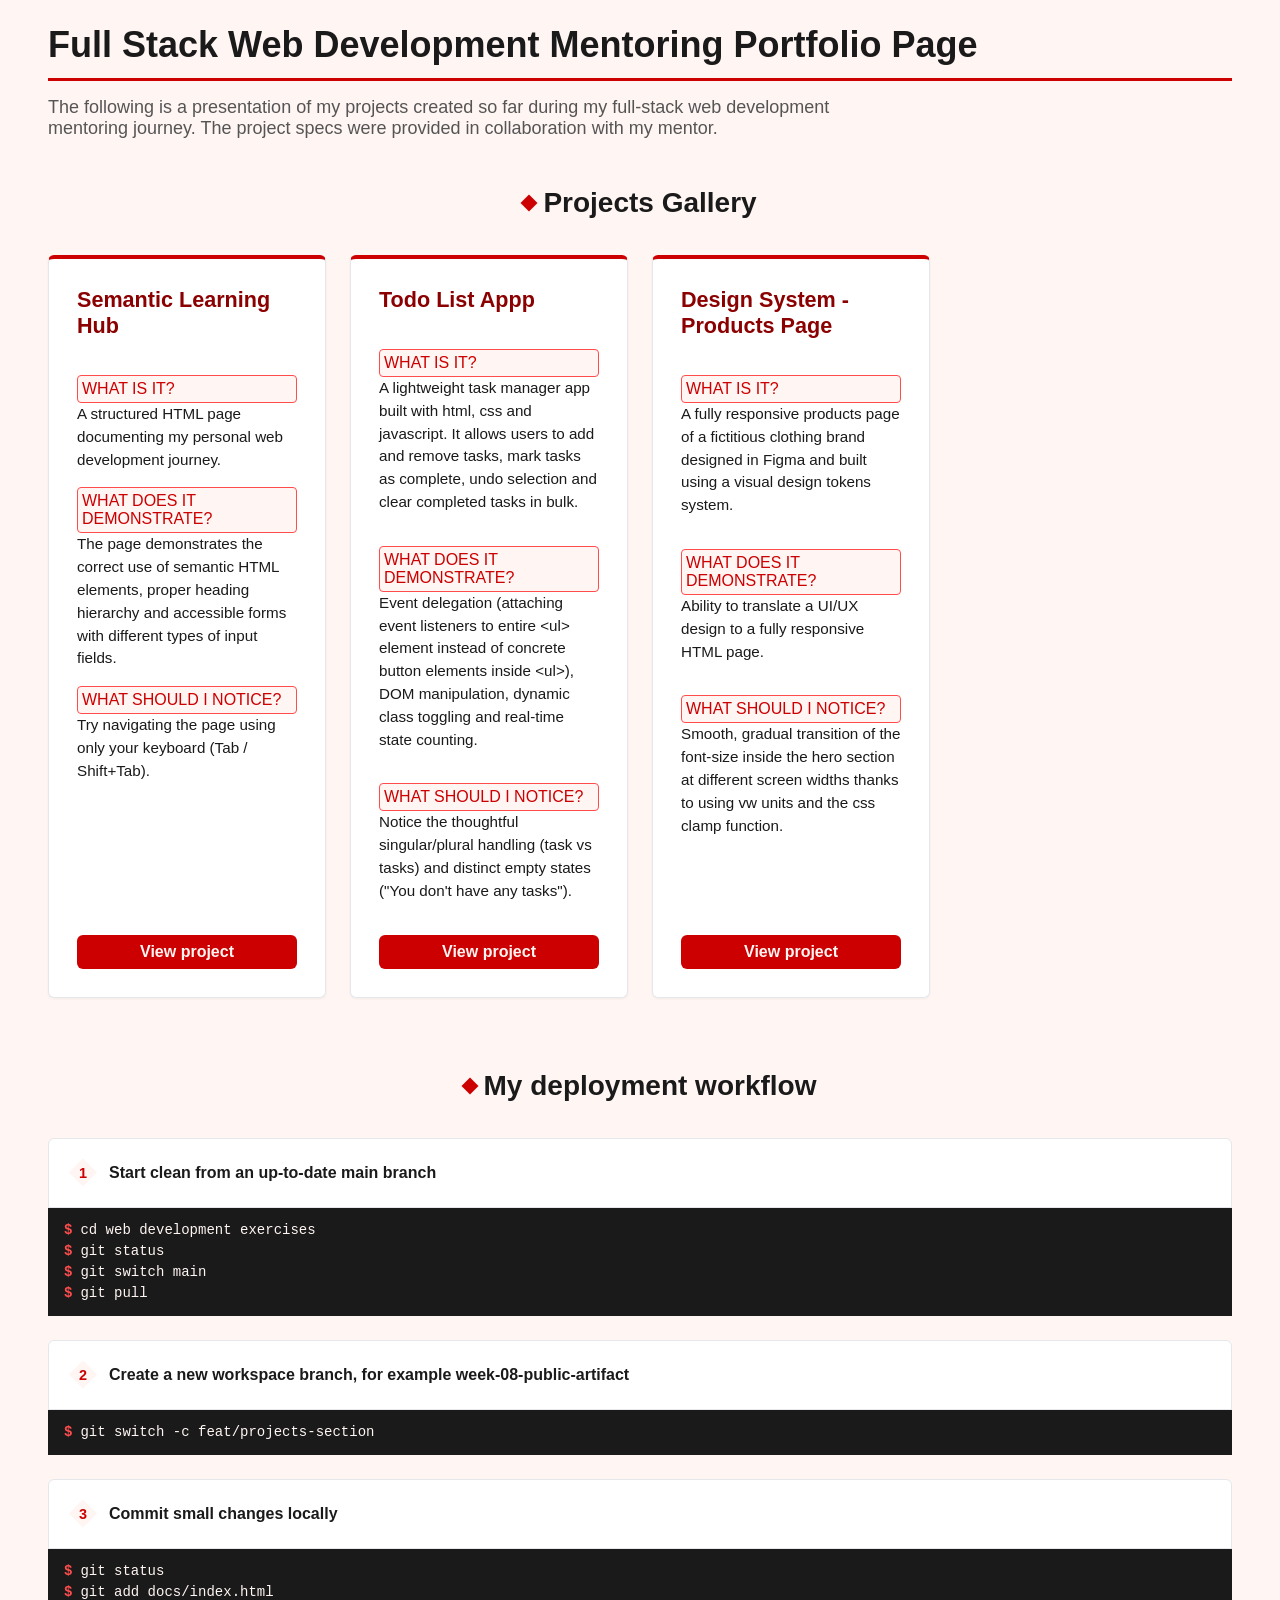
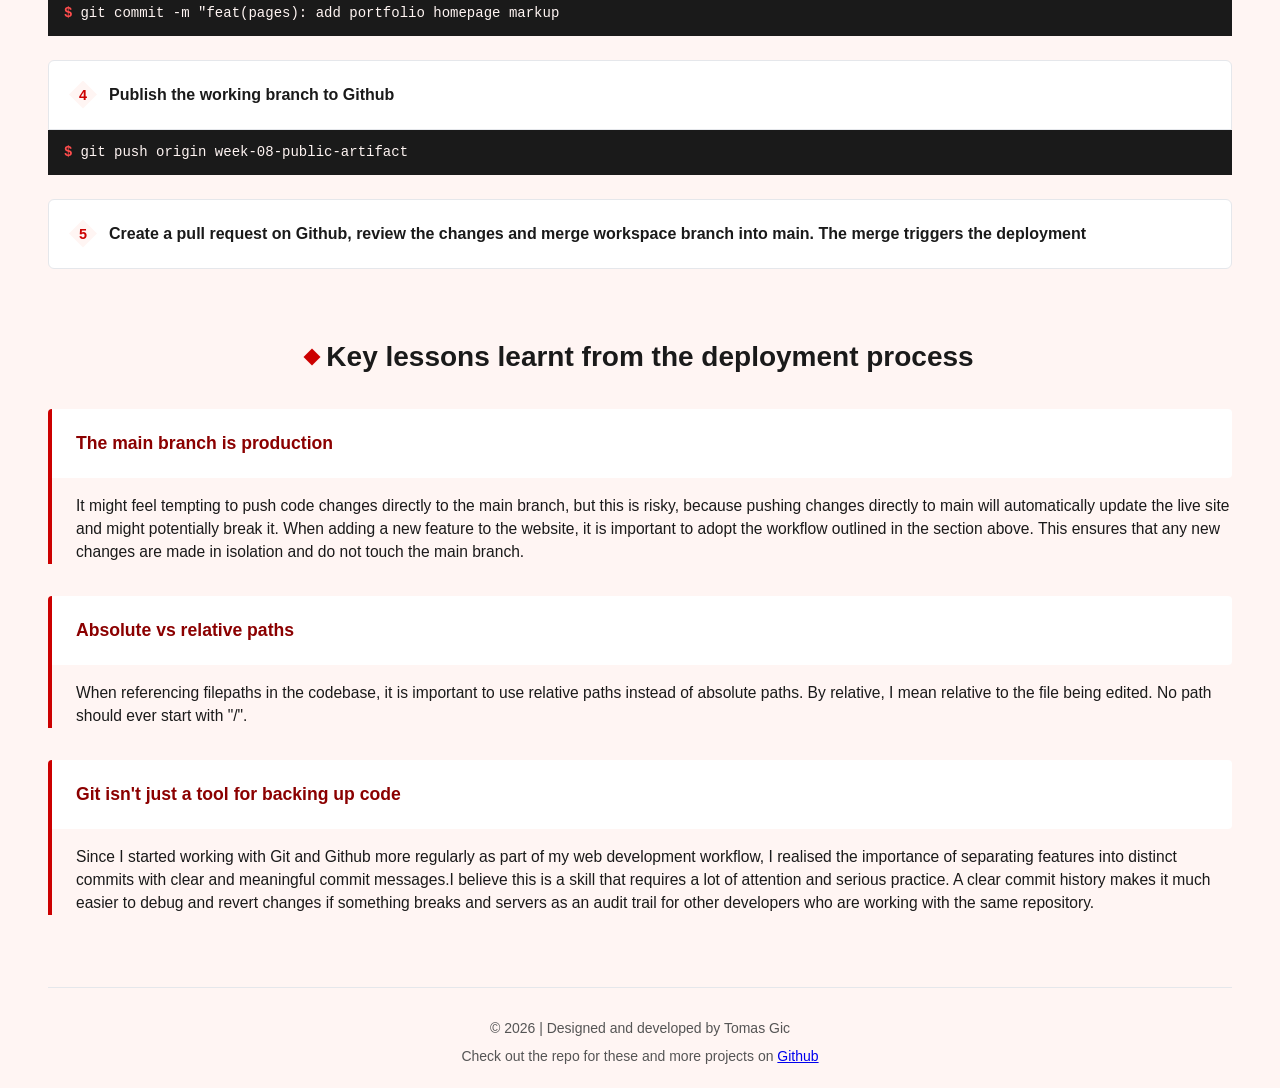
==== commit b8584d18: "feat(pages): add target=_blank and rel=noopener noreferrer attributes to the project links" ====
--- a/docs/index.html
+++ b/docs/index.html
@@ -31,7 +31,7 @@
                         <dd>Try navigating the page using only your keyboard (Tab / Shift+Tab).</dd>
                     </dl>
                 </div>
-                <a href="projects/semantic-learning-hub/index.html" class="project-link" aria-label="View project: Semantic Learning Hub">View project</a>
+                <a href="projects/semantic-learning-hub/index.html" class="project-link" aria-label="View project: Semantic Learning Hub" target="_blank" rel="noopener noreferrer">View project</a>
             </article>
 
             <!-- Project 2 - Todo List App -->
@@ -52,7 +52,7 @@
                     <dt>What should I notice?</dt>
                     <dd>Notice the thoughtful singular/plural handling (task vs tasks) and distinct empty states ("You don't have any tasks").</dd>
                 </dl>
-                <a href="projects/todo-list/index.html" class="project-link" aria-label="View project: Todo List App">View project</a>
+                <a href="projects/todo-list/index.html" class="project-link" aria-label="View project: Todo List App" target="_blank" rel="noopener noreferrer">View project</a>
             </article>
 
             <!-- Project 3 - Design System -->
@@ -73,7 +73,7 @@
                     <dd>Smooth, gradual transition of the font-size inside the hero section at different screen widths thanks to using vw units and the css clamp function.</dd>
                 </dl>
                 </dl>
-                <a href="projects/design-system/index.html" class="project-link" aria-label="View project: Design System">View project</a>
+                <a href="projects/design-system/index.html" class="project-link" aria-label="View project: Design System" target="_blank" rel="noopener noreferrer">View project</a>
             </article>
         </div>
     </section>
@@ -131,7 +131,7 @@
     <footer>
         <p>&copy; 2026 | Designed and developed by Tomas Gic</p>
         <p>Check out the repo for these and more projects on
-            <a href="https://github.com/TomasGic/web-development-exercises" target="bank" rel="noopener noreferrer">Github</a>
+            <a href="https://github.com/TomasGic/web-development-exercises" target="_blank" rel="noopener noreferrer">Github</a>
         </p>
     </footer>
 </body>
--- a/docs/assets/css/styles.css
+++ b/docs/assets/css/styles.css
@@ -227,3 +227,15 @@
     color: var(--text-main)
 }
 
+footer {
+    display: flex;
+    flex-direction: column;
+    gap: 0.75rem;
+    justify-content: center;
+    align-items: center;
+    padding-top: 2rem;
+    border-top: 1px solid var(--border-color);
+    color: var(--text-muted);
+    font-size: 0.875rem;
+    }
+
